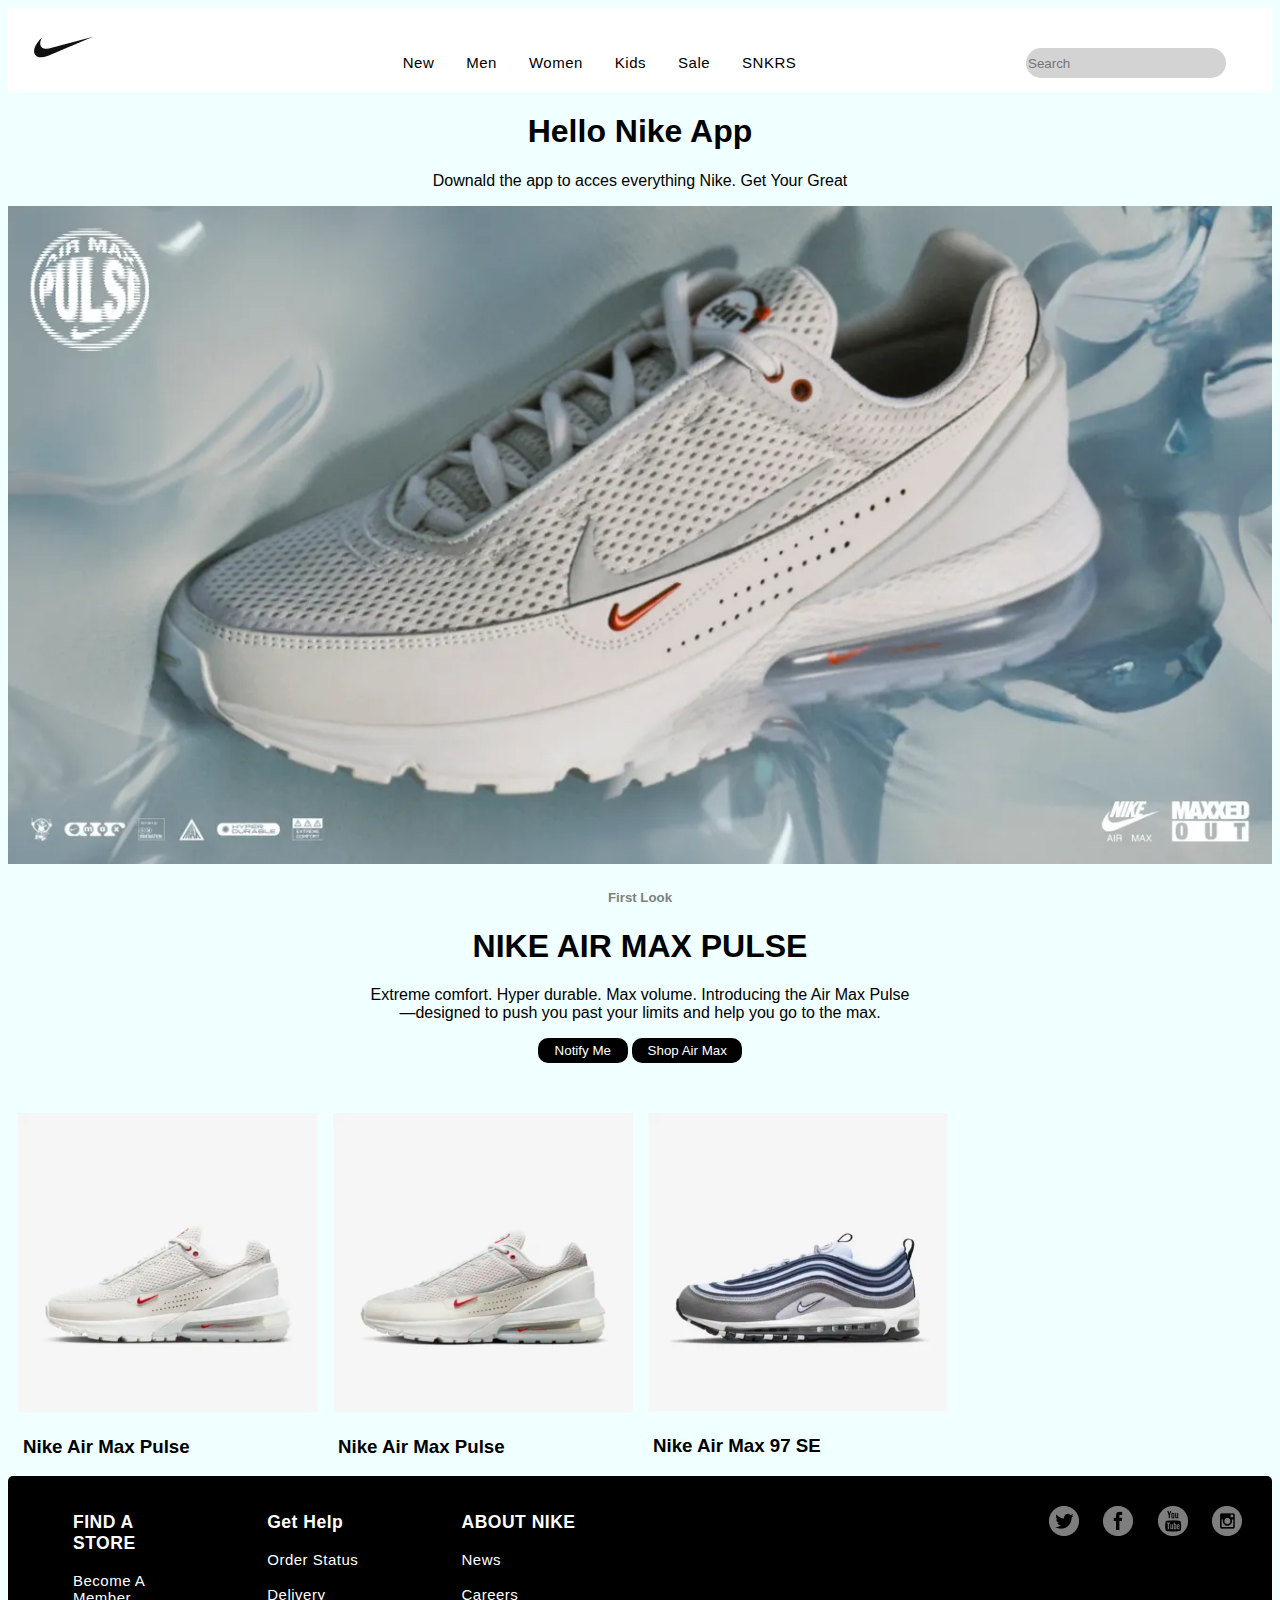
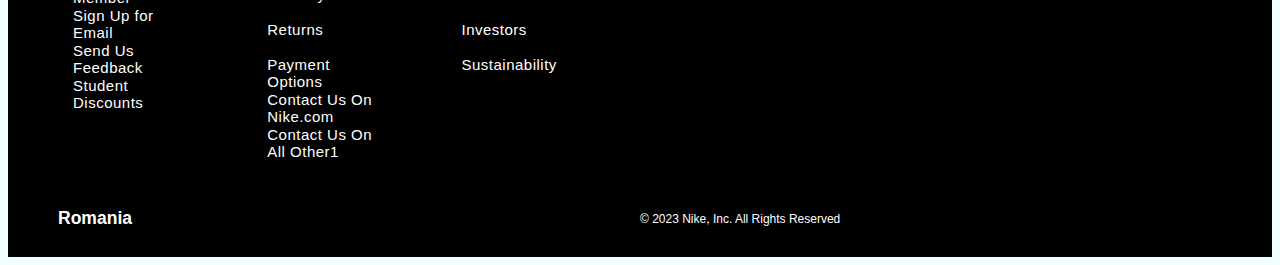
==== home/home.html @ bb0abf73 "added nike" ====
<!DOCTYPE html>
<html lang="en">
<head>
    <meta charset="UTF-8">
    <meta name="viewport" content="width=device-width, initial-scale=1.0">
    <title>Home Nike</title>
    <link rel="stylesheet" href="/login/nike-5-10-15/style.css">
</head>
<body>
    


    <nav class="main-nav">
      <div class="logo"><img src="/login/nike-5-10-15/img/Frame (1).png " alt="nike"></div>
      <ul id="navLinks" class="nav-links">
        <li><a href="#">New</a></li>
        <li><a href="#">Men</a></li>
        <li><a href="#">Women</a></li>
        <li><a href="#">Kids</a></li>
        <li><a href="#">Sale</a></li>
        <li><a href="#">SNKRS</a></li>

      </ul>

      <button id="navToggleBtn" class="nav-toggle">
        <div class="bar"></div>
        <div class="bar"></div>
        <div class="bar"></div>
      </button>
      <div class="cauta">
          <input type="search" class="search" placeholder="Search" />
        </div>
    </nav>
   <h1 style="text-align: center;">Hello Nike App</h1>
<p>Downald the app to acces everything Nike. Get Your Great</p>
<img src="/home/img/nikehome.png" alt="" class="imghome">
<h5>First Look</h5>
<h1 style="text-align: center;">NIKE AIR MAX PULSE</h1>
<p style="text-align: center;">Extreme comfort. Hyper durable. Max volume. Introducing the Air Max Pulse<br>
    —designed to push you past your limits and help you go to the max.</p>
<div class="buttonhome">
    <button class="notifi-me">Notify Me</button>
    <button class="Shop">Shop Air Max</button>
</div>

<div class="imgsir">
    <div class="nikke1">
  <img src="/home/img/nike1.png" alt="" class="nike1"><br><h3 class="textn1">Nike Air Max Pulse </h3>
</div>
   <div class="nikke2">
<img src="/home/img/nike2.png" alt="" class="nike1"><br><h3 class="textn1">Nike Air Max Pulse </h3>
</div>
<div class="nikke3">
    <img src="/home/img/nike3.png" alt="" class="nike1"><br><h3 class="textn1">Nike Air Max 97 SE</h3>

</div>

</div>













    <footer>
    
      <div class="footer">


        <div class="container-footer">
        <div class="inner-footer">
          <div class="footer-items">
            <div class="border1"></div>
            <ul>
              <h3>FIND A STORE</h3>
              <a href="#"><li>Become A Member</li></a>
              <a href="#"><li>Sign Up for Email</li></a>
              <a href="#"><li>Send Us Feedback</li></a>
              <a href="#"><li>Student Discounts</li></a>
            </ul>
          </div>
  
          <div class="footer-items">
            <div class="border1"></div>
            <ul>
              <h3>Get Help</h3>
              <a href="#"><li>Order Status</li></a>
              <a href="#"><li>Delivery</li></a>
              <a href="#"><li>Returns</li></a>
              <a href="#"><li>Payment Options</li></a>
              <a href="#"><li>Contact Us On Nike.com</li></a>
              <a href="#"><li>Contact Us On All Other1</li></a>
            </ul>
          </div>
  
          <div class="footer-items">
            <div class="border1"></div>
            <ul>
              <h3>ABOUT NIKE</h3>
              <a href="#"><li>News</li></a>
              <a href="#"><li>Careers</li></a>
              <a href="#"><li>Investors</li></a>
              <a href="#"><li>Sustainability</li></a>
            </ul>
  
        
          </div>
        </div>   
  <div class="imgsearch">
      <img src="/login/nike-5-10-15/img/Vector (1).png" alt="" class="impers">
      <img src="/login/nike-5-10-15/img/Vector (2).png" class="impers">
      <img src="/login/nike-5-10-15/img/Vector (3).png" alt="" class="impers">
      <img src="/login/nike-5-10-15/img/Vector (4).png" alt="" class="impers">
  </div>
  </div>
        <div class="footer-bottom">
          <div class="absolute">
            <h3 class="perene">Romania</h3>
          </div>
          <div class="copyright">© 2023 Nike, Inc. All Rights Reserved</div>
        </div>
   </div>
 

    <script src="script.js"></script>

  </body>
</html>
---- login/nike-5-10-15/style.css ----
.navigation{
    display: flex;
   justify-content: center;
   position: relative;
 }
 .nav-items{
    display: flex;
    justify-content: space-between;
    list-style: none;
    padding: 0;
     
 }
 .nav-link{
    color: black;
 }
 .navigation li {
   padding-left: 30px;
  }
  
   .navigation input{
    margin-right: 20px;
   }
   .search{
    border-radius: 30px;
    background-color: lightgray;
    outline: none;
    border: none;
    width: 200px;
    height: 30px;
    position: relative;
    right: 30px;
    top: 8px;
  
  }
  .cauta{
    position: relative;
  }
  

  p{
    text-align: center;
  }
  .login{
text-align: center;  
}
input{
    width: 300px;
    height: 30px;
    margin-top: 10px;

}
.box{
    width: 20px;
    height: 20px;
 }
 h5{
    text-align: center;
    color: gray;
 }
 .buton{
    display: flex;
    justify-content: center;
    align-items: center;
    
 }
 .btn-sing{
    width: 300px;
    height: 40px;
    background-color: rgb(57, 33, 33);
    color: white;
 }
 a{
    color: grey;
 }
 
 #join{
    color: black;
 }
 label{
    color: gray;
 }
 p{
    font-family: 'Trebuchet MS', 'Lucida Sans Unicode', 'Lucida Grande', 'Lucida Sans', Arial, sans-serif;
 }
 .inima{
right: 0;
position: absolute;
 }
 .img{
    position: absolute;
    left: 10px;
    top: 4px
 }
 .paragraf{
    text-align: center;
    padding: 30px;
    margin: 30px;
 }
 .input10{
     text-align: center;
      
 }
 .butonsubmit{
    justify-content: center;
    display: flex;
     
 }
 .buttnon1{
    width: 200px;
margin-top: 20px; 
border-radius: 20px;
background-color: lightgrey;
border: none;
color:  black;

}
.btnmember{
    justify-content: center;
    display: flex;
}
.btnmember1{
     background-color:black;
    color: white;
    border: none;
    margin-bottom: 50px;
}
 .input1{
    width: 200px;
 }
 .paragraf{
    text-align: center;
 }

select{
  width: 310px;
  height: 40px;
     
}
#semnatura{
      width: 20px;
    justify-content: space-around;

  }
 #sem1{
   margin-top: 0;
   padding-top: 0;

 }
 
.inputmember{
text-align: center;
 
 }
#country{
    top: 10px;
    margin-top: 10px;
    height: 30px;
    width: 300px;
    bottom: 0;
}
.footer {
    position: relative;
	width: 100%;
	background: #000000;
	display: block;
    margin-bottom: 0px;
    border-radius: 5px;
 }

 .inner-footer {
	 width: 100%;


	 display: flex;
	 flex-wrap: wrap;
	 box-sizing: border-box;
	 /* justify-content: center; */
 }

.footer-items {
	width: 20%;
	padding: 10px 20px;
	box-sizing: border-box;
	color: #fff;
}

.footer-items p {
	font-size: 16px;
	text-align: justify;
	line-height: 25px;
	color: #fff;
}

.footer-items h1 {
	color: #fff;
}

.border1 {
	height: 3px;
	border: 0px;
}

ul {
	list-style: none;
	color: #fff;
	font-size: 15px;
	letter-spacing: 0.5px;	
 }

ul a {
	text-decoration: none;
	outline: none;
	color: #fff;
	transition: 0.3s;
}


ul li {
	margin: 10px 0;
	height: 25px;
}

li i {
	margin-right: 20px;
} 

.social-media {
	width: 100%;
	color: #fff;
	text-align: center;
	font-size: 20px;
}

.social-media a {
	text-decoration: none;
}

.social-media i {
	height: 25px;
	width: 25px;
	margin: 20px 10px;
	padding: 4px;
	color: #fff;
	transition: 0.5s;
}

.social-media i:hover {
	transform: scale(1.5);
}

.footer-bottom {
   
	padding: 10px;
	background: #000000;
	color: #fff;
	font-size: 12px;

	display: flex;
  align-items: center;
}


.absolute{
      font-size: 15px;
  flex: 1;
  padding: 0px;
}

.perene::before{
    	content: url(Vector.png);
      font-size: 15px;
  flex: 1;
  padding: 20px;
}
.copyright{
    flex: 1;
}



.container-footer{
	
	display: flex;
}



.inner-footer{
	flex: 1;
	padding: 5px;
}
.imgsearch{
	text-align: right;
	flex: 1;
	padding: 20px;
}
.impers{
	margin:10px;
	width: 30px;
	height: 30px;
}
@media screen and (max-width: 1275px) {
	.footer-items {
		width: 50%;
	}
}

/* for mobile screen view */

@media screen and (max-width: 660px) {
	.footer-items {
		width: 100%;
	}
}
/* nav nou */
 
 
 body {
   font-family: sans-serif;
 }
 
 .main-nav {
   color: #fff;
   background-color:white;
   display: flex;
   justify-content: space-between;
   align-items: center;
   padding: 0 16px;
 }
 
 .logo {
   font-size: 18px;
   font-weight: bold;
   color: black;
 }
 
 .nav-links {
   list-style: none;
   display: flex;
   flex-direction: row;
   
  }
 
 .nav-links li a {
   text-decoration: none;
   color: black;
   display: inline-block;
   padding: 16px;
 }
 
 /* .nav-links li a:hover {
   color: #0183e9;
   background-color: #fff;
   transition: background-color 0.5s ease;
 } */
 
 .nav-toggle {
   display: none;
 }
 
 @media (max-width: 576px) {
   .main-nav {
     height: 50px;
   }
 
   .nav-toggle {
     display: block;
     border: none;
     background-color: transparent;
     cursor: pointer;
    }
 
   .bar {
     width: 30px;
     height: 3px;
     margin: 5px;
     background-color:black;
   }
 
   .nav-links {
     flex-direction: column;
     background-color: white;
     position: absolute;
     top: 50px;
     left: 0;
     width: 100%;
     display: none;
   }
 
   .nav-links li a {
     width: 100%;
   }
 
   .active {
     display: flex;
   }
   .search{
        display: none;
        
   }
 }
 /* footer */

 body{
  background-color: azure;
  font-family:'Segoe UI', Tahoma, Geneva, Verdana, sans-serif
}
/* *{
  
} */

/* FOOTER */



.footer {
  position: relative;
width: 100%;
background: #000000;
display: block;
  margin-bottom: 0px;
  border-radius: 5px;
}

.inner-footer {
 width: 100%;


 display: flex;
 flex-wrap: wrap;
 box-sizing: border-box;
 /* justify-content: center; */
}

.footer-items {
width: 20%;
padding: 10px 20px;
box-sizing: border-box;
color: #fff;
}

.footer-items p {
font-size: 16px;
text-align: justify;
line-height: 25px;
color: #fff;
}

.footer-items h1 {
color: #fff;
}

.border1 {
height: 3px;
border: 0px;
}

ul {
list-style: none;
color: #fff;
font-size: 15px;
letter-spacing: 0.5px;	
}

ul a {
text-decoration: none;
outline: none;
color: #fff;
transition: 0.3s;
}


ul li {
margin: 10px 0;
height: 25px;
}

li i {
margin-right: 20px;
}

.social-media {
width: 100%;
color: #fff;
text-align: center;
font-size: 20px;
}

.social-media a {
text-decoration: none;
}

.social-media i {
height: 25px;
width: 25px;
margin: 20px 10px;
padding: 4px;
color: #fff;
transition: 0.5s;
}

.social-media i:hover {
transform: scale(1.5);
}

.footer-bottom {
 
padding: 10px;
background: #000000;
color: #fff;
font-size: 12px;

display: flex;
align-items: center;
}


.absolute{
    font-size: 15px;
flex: 1;
padding: 0px;
}

.perene::before{
    content: url(Vector.png);
    font-size: 15px;
flex: 1;
padding: 20px;
}
.copyright{
  flex: 1;
}



.container-footer{

display: flex;
}



.inner-footer{
flex: 4;
padding: 5px;
}
.imgsearch{
text-align: right;
flex: 1;
padding: 20px;
}
.impers{
margin:10px;
width: 30px;
height: 30px;
}




/* for tablet mode view */

@media screen and (max-width: 1275px) {
.footer-items {
  width: 50%;
}
}

/* for mobile screen view */

@media screen and (max-width: 660px) {
.footer-items {
  width: 100%;
}
}
.imghome{
  width: 100%;

}
.buttonhome{
 
  text-align: center;
}
.notifi-me{
  background-color: black;
  color: white;
  border-radius: 10px;
  border: none;
  height: 25px;
  width: 90px;
}
.Shop{
  background-color: black;
  color: white;
  border-radius: 10px;
  border: none;
  width: 110px;
  height: 25px;
}
.imgsir{
  margin-top: 50px;
  display: flex;
  flex-direction: row;

}
.nike1{
  width: 300px;
margin-left: 10px;
}

.textn1{
  width: 300px;
  margin-left: 15px;
}
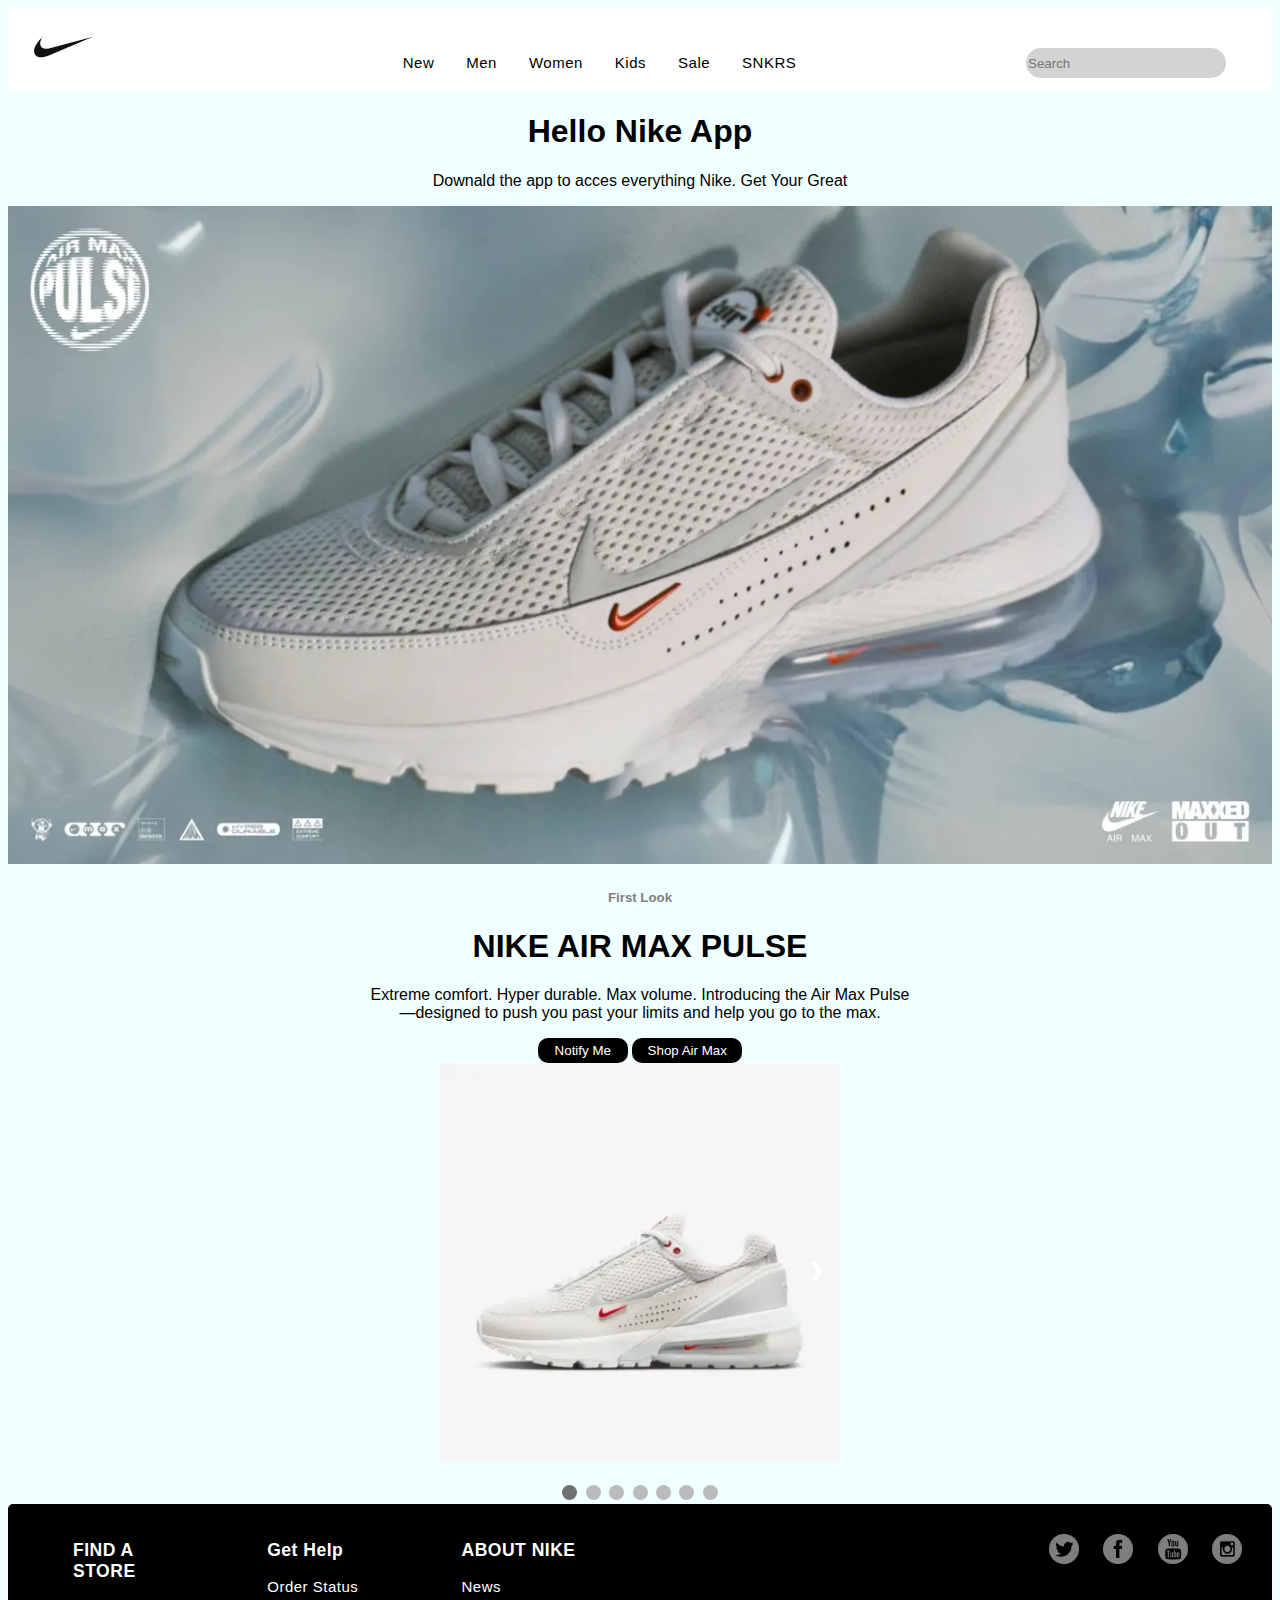
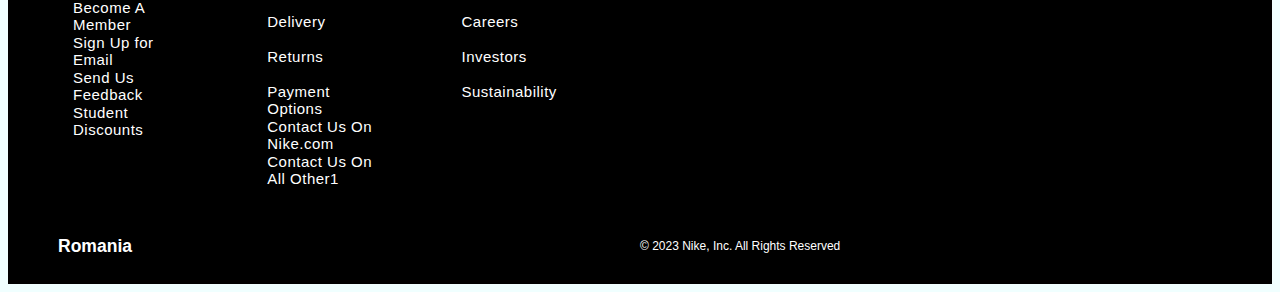
==== commit 7dd4df60: "added slide shoes" ====
--- a/home/home.html
+++ b/home/home.html
@@ -43,17 +43,64 @@
     <button class="Shop">Shop Air Max</button>
 </div>
 
-<div class="imgsir">
-    <div class="nikke1">
-  <img src="/home/img/nike1.png" alt="" class="nike1"><br><h3 class="textn1">Nike Air Max Pulse </h3>
-</div>
-   <div class="nikke2">
-<img src="/home/img/nike2.png" alt="" class="nike1"><br><h3 class="textn1">Nike Air Max Pulse </h3>
-</div>
-<div class="nikke3">
-    <img src="/home/img/nike3.png" alt="" class="nike1"><br><h3 class="textn1">Nike Air Max 97 SE</h3>
 
-</div>
+       <!-- Slideshow container -->
+       <div class="slideshow-container">
+        <!-- Full-width images with number and caption text -->
+        <div class="mySlides fade">
+          <div class="numbertext">1 / 7</div>
+          <img src="/home/img/nike1.png" style="width: 100%"  />
+        
+        </div>
+
+        <div class="mySlides fade">
+          <div class="numbertext">2 / 7</div>
+          <img src="/home/img/nike2.png" style="width: 100%" />
+        </div>
+
+        <div class="mySlides fade">
+          <div class="numbertext">3 / 7</div>
+          <img src="/home/img/nike1.png" style="width: 100%" />
+         
+        </div>
+
+
+        <div class="mySlides fade">
+          <div class="numbertext">4 / 7</div>
+          <img src="/home/img/nike3.png" style="width: 100%" />
+        </div>
+
+        <div class="mySlides fade">
+          <div class="numbertext">5 / 7</div>
+          <img src="/home/img/nike1.png" style="width: 100%" />
+        </div>
+
+        <div class="mySlides fade">
+          <div class="numbertext">6 / 7</div>
+          <img src="/home/img/nike2.png"style="width: 100%" />
+        </div>
+
+        <div class="mySlides fade">
+          <div class="numbertext">7 / 7</div>
+          <img src="/home/img/nike3.png"style="width: 100%" />
+        </div>
+        <a class="next" onclick="plusSlides(1)">&#10095;</a>
+    </div>
+    <br />
+
+    <!-- The dots/circles -->
+    <div style="text-align: center">
+      <span class="dot" onclick="currentSlide(1)"></span>
+      <span class="dot" onclick="currentSlide(2)"></span>
+      <span class="dot" onclick="currentSlide(3)"></span>
+      <span class="dot" onclick="currentSlide(4)"></span>
+      <span class="dot" onclick="currentSlide(5)"></span>
+      <span class="dot" onclick="currentSlide(6)"></span>
+      <span class="dot" onclick="currentSlide(7)"></span>
+
+    </div>
+        <script src="java.js"></script>
+
 
 </div>
 
--- a/login/nike-5-10-15/style.css
+++ b/login/nike-5-10-15/style.css
@@ -611,4 +611,76 @@
 .textn1{
   width: 300px;
   margin-left: 15px;
-}+}
+/* sir img */
+.mySlides {
+  display: none;
+  }
+  .fade {
+      animation-name: fade;
+      animation-duration: 1.5s;
+    }
+    
+    @keyframes fade {
+      from {opacity: .4}
+      to {opacity: 1}
+    }
+    .slideshow-container {
+      max-width: 400px;
+      position: relative;
+      margin: auto; 
+    }
+    
+.prev, .next {
+  cursor: pointer;
+  position: absolute;
+  top: 50%;
+  width: auto;
+  margin-top: -22px;
+  padding: 16px;
+  color: white;
+  font-weight: bold;
+  font-size: 18px;
+  transition: 0.6s ease;
+  border-radius: 0 3px 3px 0;
+  user-select: none;
+}
+
+.next {
+  right: 0;
+  border-radius: 3px 0 0 3px;
+}
+
+.prev:hover, .next:hover {
+  background-color: rgba(0,0,0,0.8);
+}
+
+.numbertext {
+  color: #f2f2f2;
+  font-size: 12px;
+  padding: 8px 12px;
+  position: absolute;
+  top: 0;
+}
+
+.dot {
+  cursor: pointer;
+  height: 15px;
+  width: 15px;
+  margin: 0 2px;
+  background-color: #bbb;
+  border-radius: 50%;
+  display: inline-block;
+  transition: background-color 0.6s ease;
+}
+
+.active, .dot:hover {
+  background-color: #717171;
+  
+}
+
+.fade {
+  animation-name: fade;
+  animation-duration: 1.5s;
+}
+/* gata */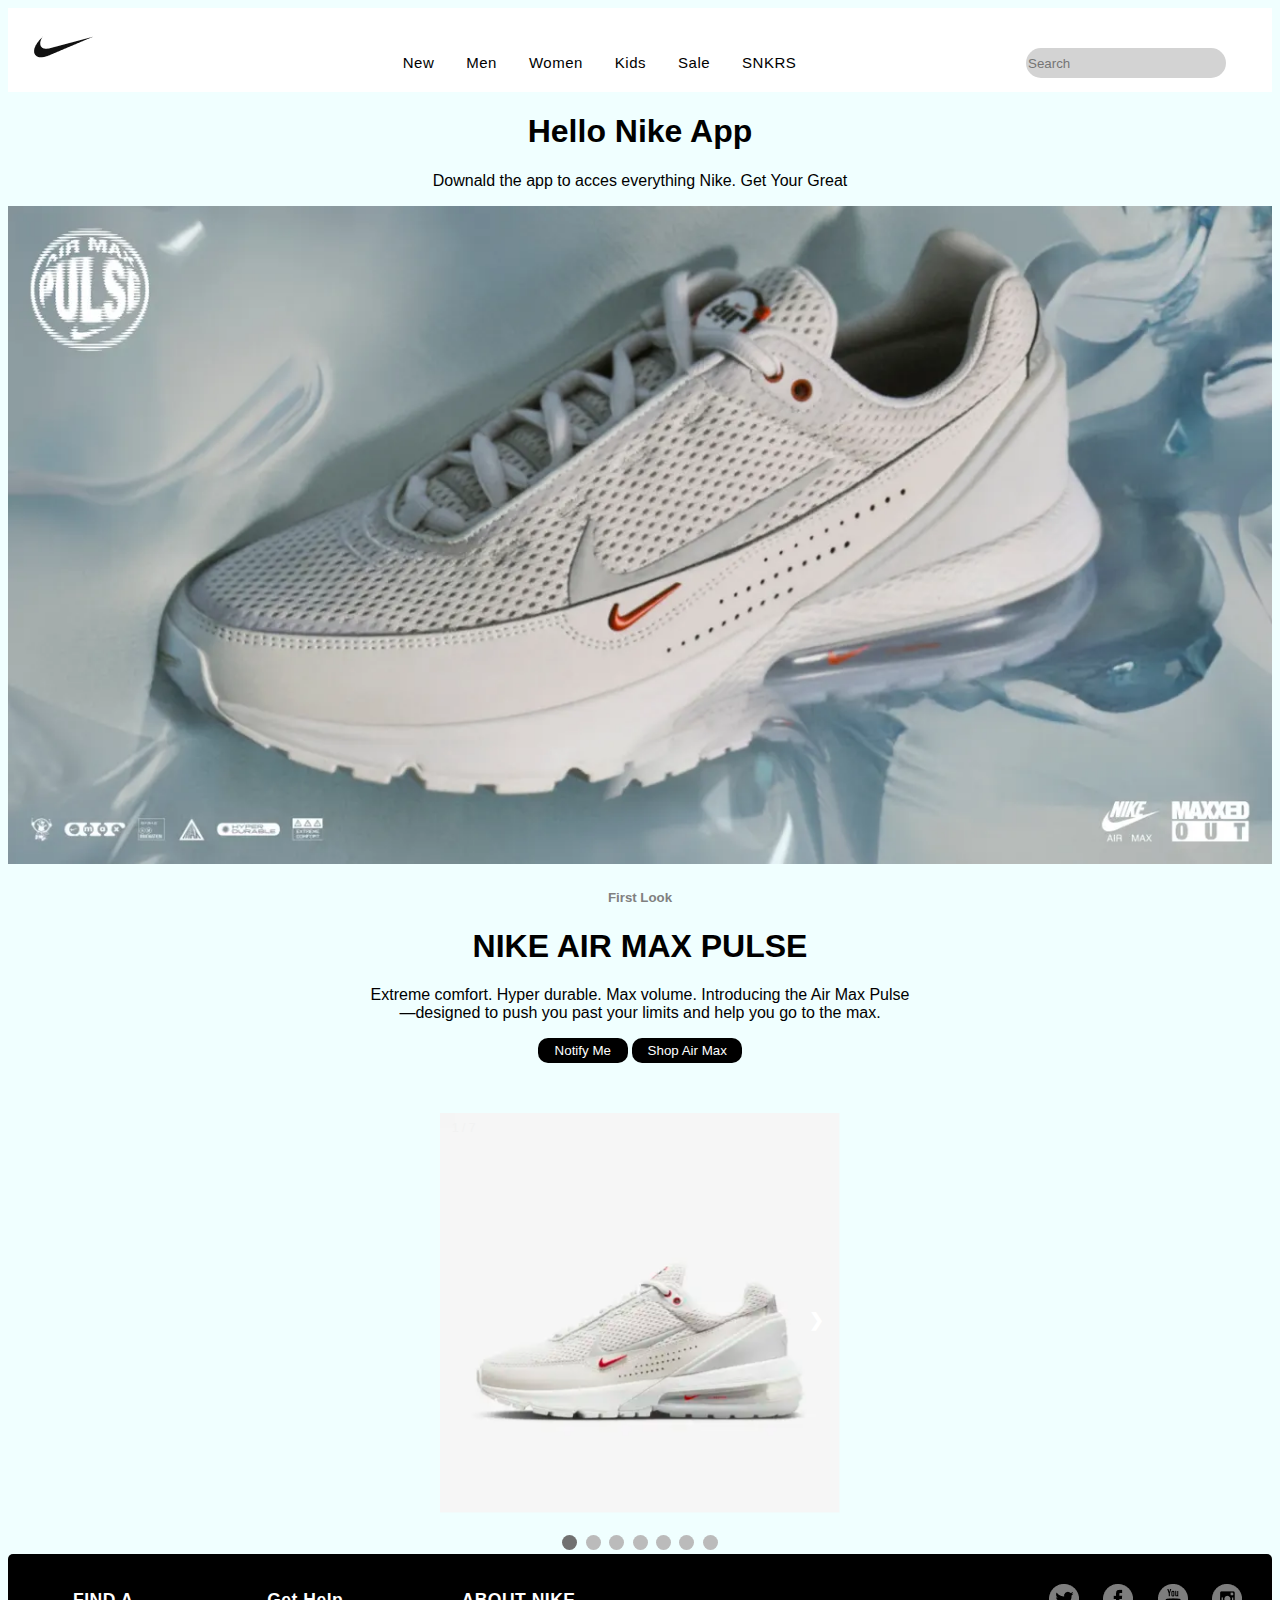
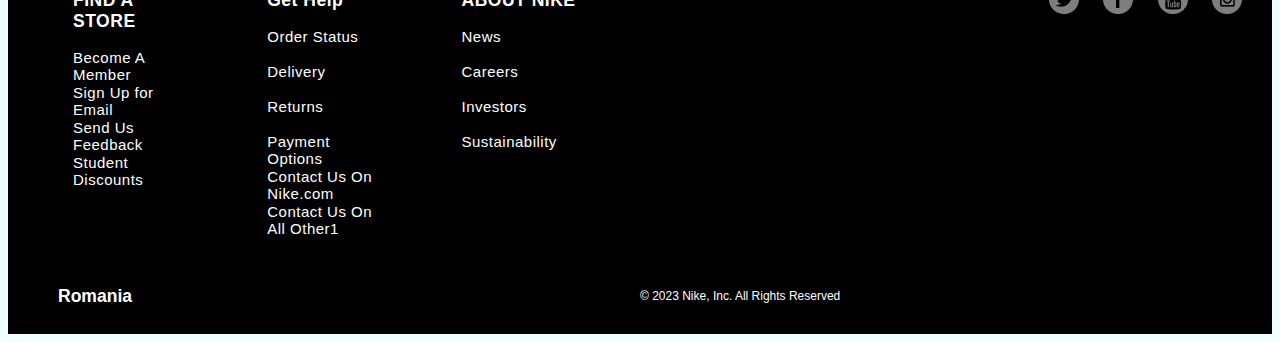
==== commit 278238da: "added edit" ====
--- a/home/home.html
+++ b/home/home.html
@@ -99,8 +99,7 @@
       <span class="dot" onclick="currentSlide(7)"></span>
 
     </div>
-        <script src="java.js"></script>
-
+       
 
 </div>
 
@@ -176,7 +175,7 @@
    </div>
  
 
-    <script src="script.js"></script>
-
+    
+    <script src="java.js"></script>
   </body>
 </html>
--- a/login/nike-5-10-15/style.css
+++ b/login/nike-5-10-15/style.css
@@ -580,6 +580,7 @@
 .buttonhome{
  
   text-align: center;
+  margin-bottom: 50px
 }
 .notifi-me{
   background-color: black;
@@ -626,6 +627,7 @@
       to {opacity: 1}
     }
     .slideshow-container {
+      
       max-width: 400px;
       position: relative;
       margin: auto; 
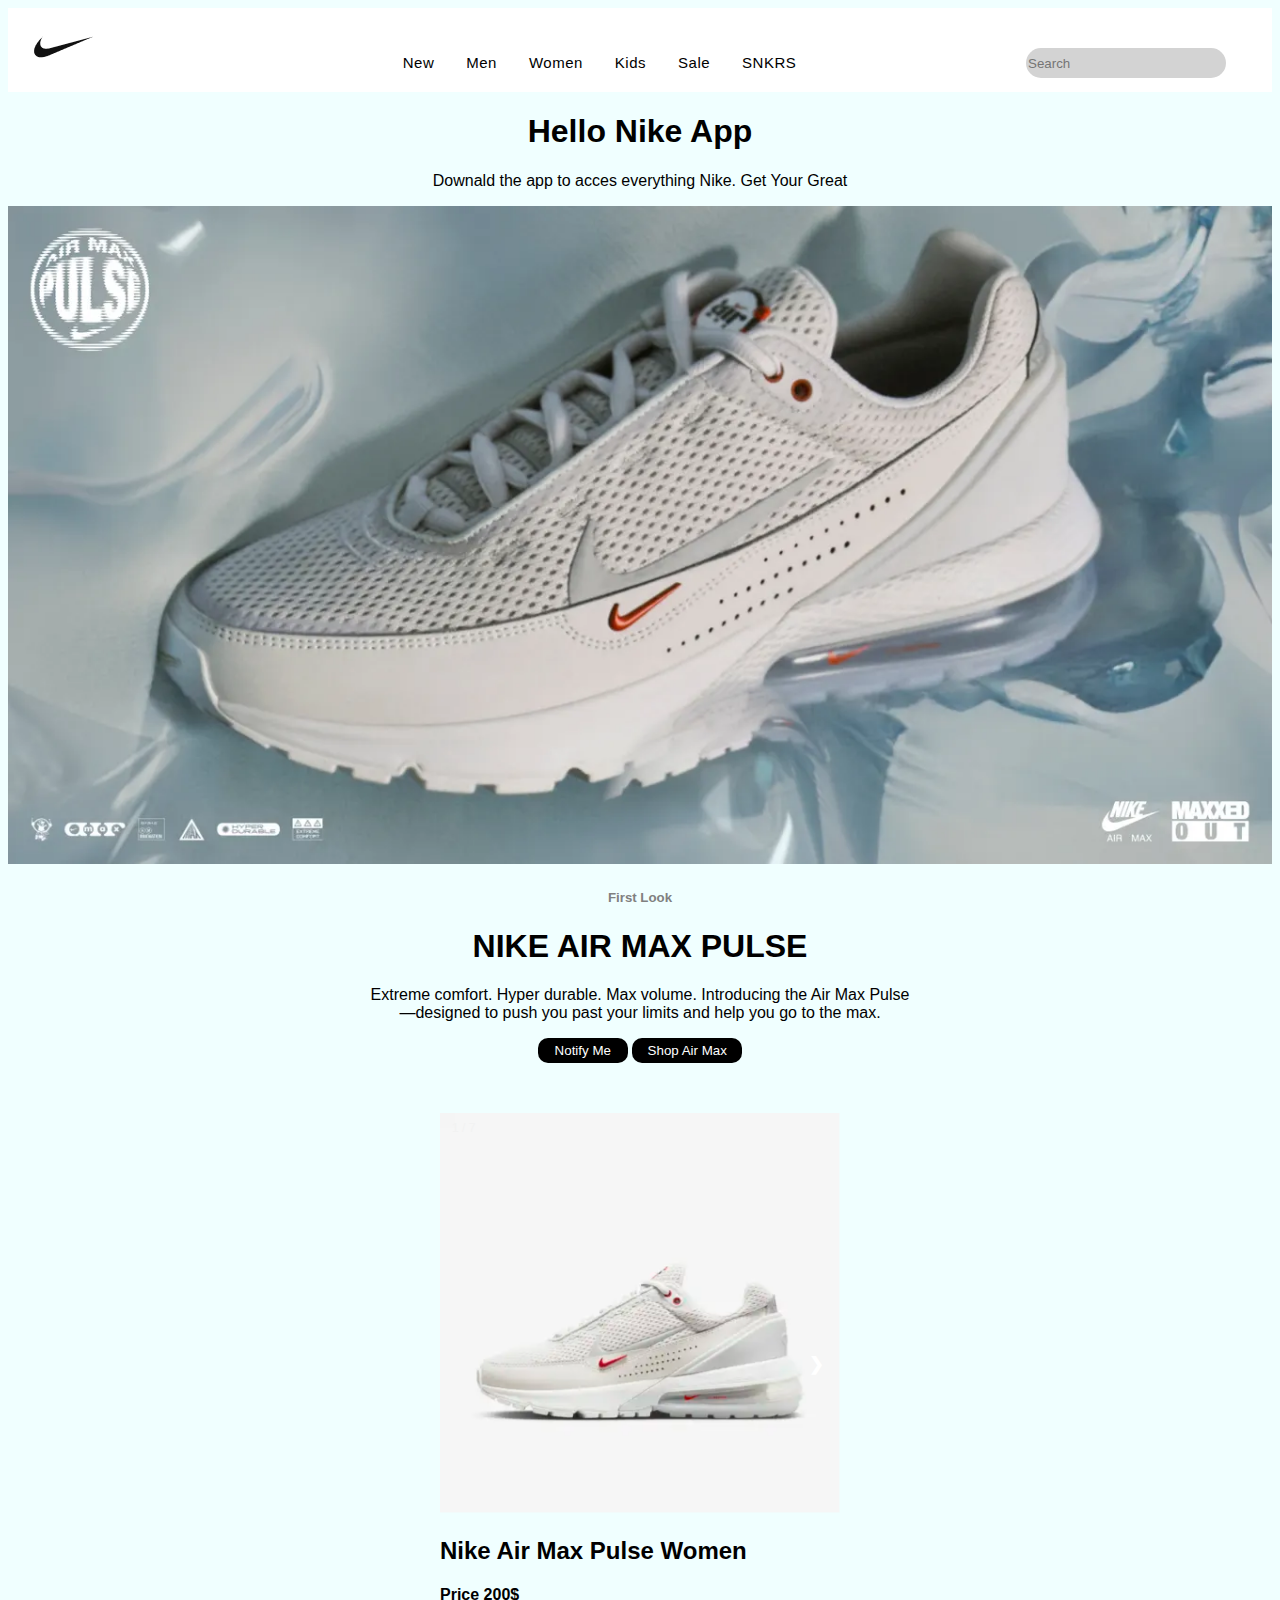
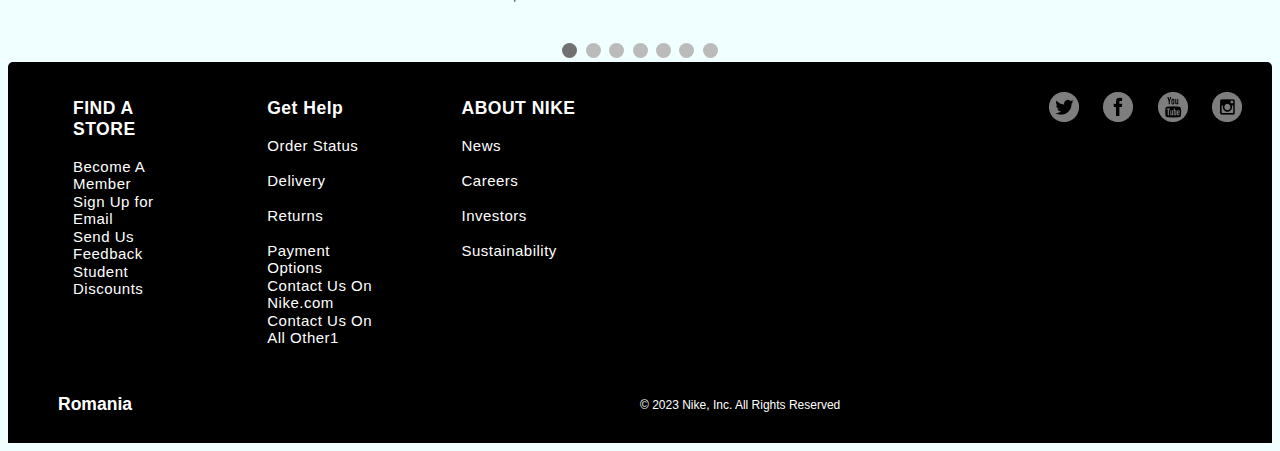
==== commit 76b16943: "added price" ====
--- a/home/home.html
+++ b/home/home.html
@@ -50,39 +50,45 @@
         <div class="mySlides fade">
           <div class="numbertext">1 / 7</div>
           <img src="/home/img/nike1.png" style="width: 100%"  />
+          <h2>Nike Air Max Pulse Women<br> <h4>Price 200$ </h4></h2>
         
         </div>
 
         <div class="mySlides fade">
           <div class="numbertext">2 / 7</div>
           <img src="/home/img/nike2.png" style="width: 100%" />
+          <h2>Nike Air Max Pulse Men <br> <h4>Price 200$ </h4></h2>
         </div>
 
         <div class="mySlides fade">
           <div class="numbertext">3 / 7</div>
           <img src="/home/img/nike1.png" style="width: 100%" />
-         
+          <h2>Nike Air max 97 SE <br> <h4>Price 375$ </h4></h2>
         </div>
 
 
         <div class="mySlides fade">
           <div class="numbertext">4 / 7</div>
           <img src="/home/img/nike3.png" style="width: 100%" />
+          <h2>Nike main <br> <h4>Price 235$ </h4></h2>
         </div>
 
         <div class="mySlides fade">
           <div class="numbertext">5 / 7</div>
           <img src="/home/img/nike1.png" style="width: 100%" />
+          <h2>Nike main <br> <h4>Price 560$ </h4></h2>
         </div>
 
         <div class="mySlides fade">
           <div class="numbertext">6 / 7</div>
           <img src="/home/img/nike2.png"style="width: 100%" />
+          <h2>Nike main <br> <h4>Price 550$ </h4></h2>
         </div>
 
         <div class="mySlides fade">
           <div class="numbertext">7 / 7</div>
           <img src="/home/img/nike3.png"style="width: 100%" />
+          <h2>Nike main <br> <h4>Price 175$ </h4></h2>
         </div>
         <a class="next" onclick="plusSlides(1)">&#10095;</a>
     </div>
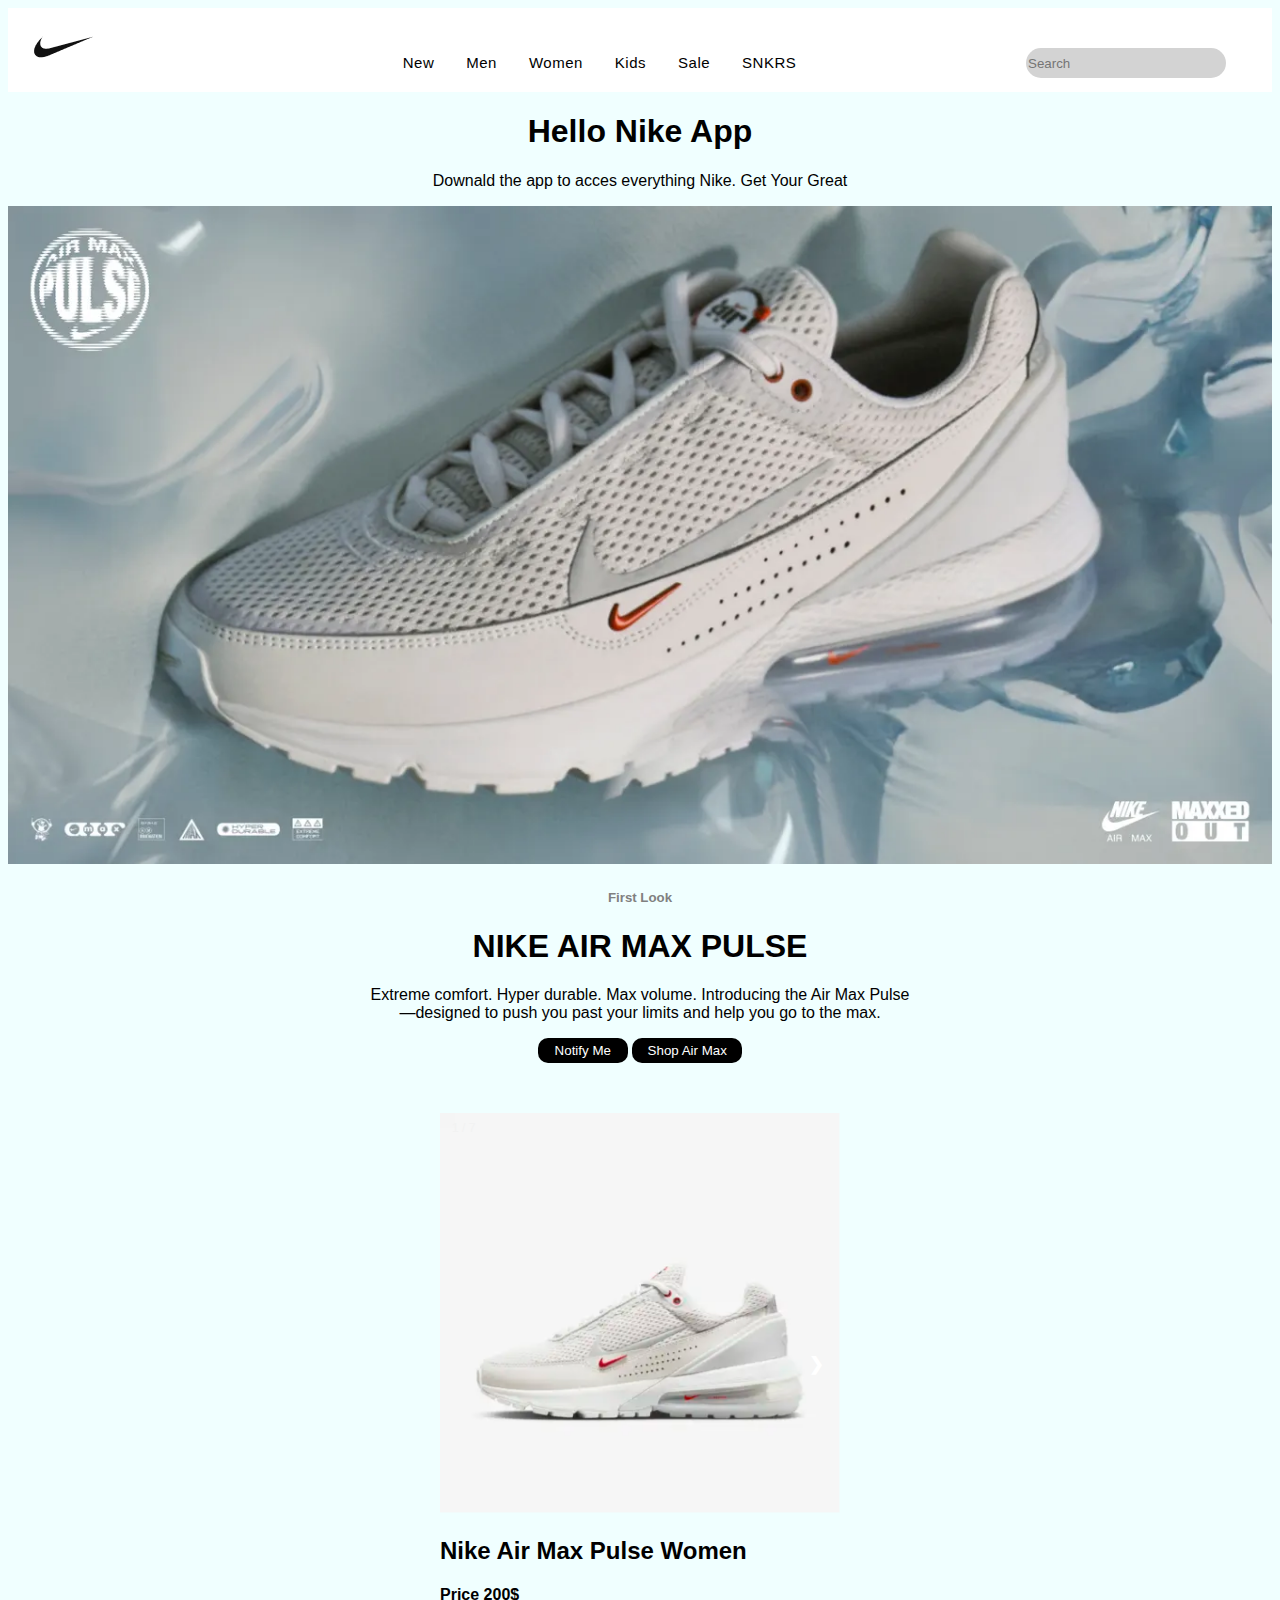
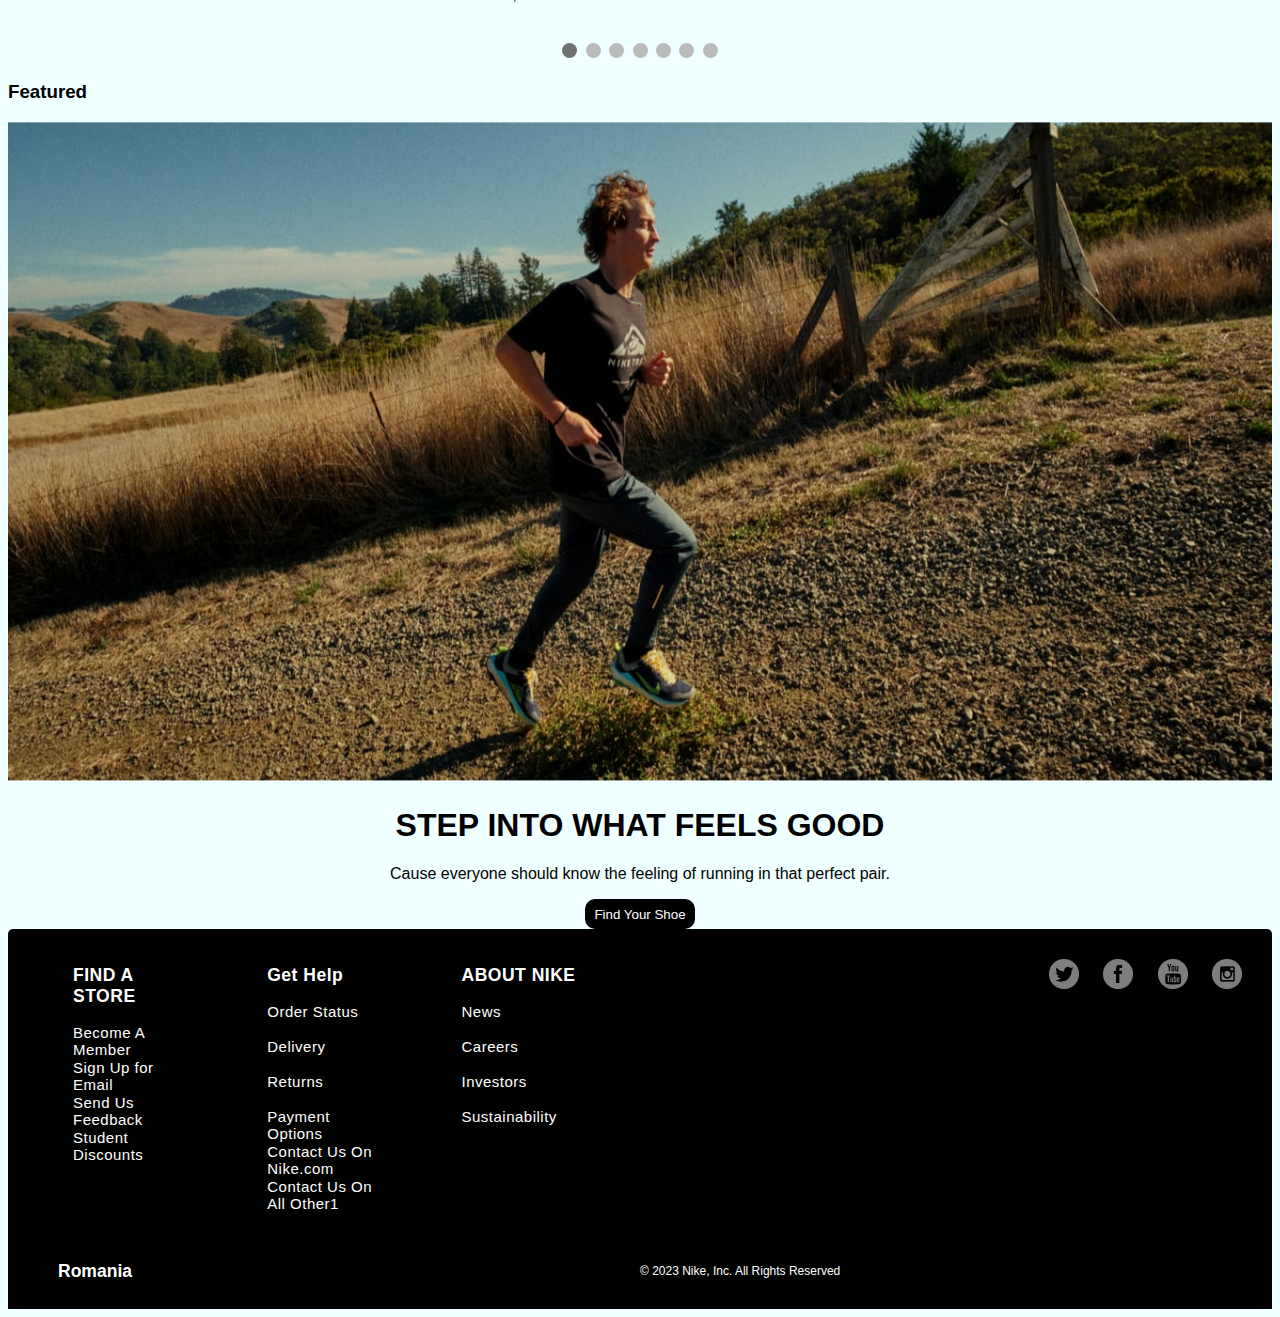
==== commit 33fde51b: "new photo" ====
--- a/home/home.html
+++ b/home/home.html
@@ -109,6 +109,30 @@
 
 </div>
 
+<h3>Featured</h3>
+<img src="/home/img/run-man.png" alt="" class="img-run">
+<h1 style="text-align: center;">STEP INTO WHAT FEELS GOOD</h1>
+<p>Cause everyone should know the feeling of running in that perfect pair.</p>
+<div class="btn-shoe">
+<button class="Shoe-btn">Find Your Shoe</button>
+</div>
+
+
+
+
+
+
+
+
+
+
+
+
+
+
+
+
+
 
 
 
--- a/login/nike-5-10-15/style.css
+++ b/login/nike-5-10-15/style.css
@@ -685,4 +685,21 @@
   animation-name: fade;
   animation-duration: 1.5s;
 }
-/* gata */+/* gata */
+.img-run{
+  width: 100%;
+
+}
+.Shoe-btn{
+  background-color: black;
+  color: white;
+  border-radius: 10px;
+  border: none;
+  width: 110px;
+  height: 30px;
+
+  text-align: center;
+}
+.btn-shoe{
+  text-align: center;
+}
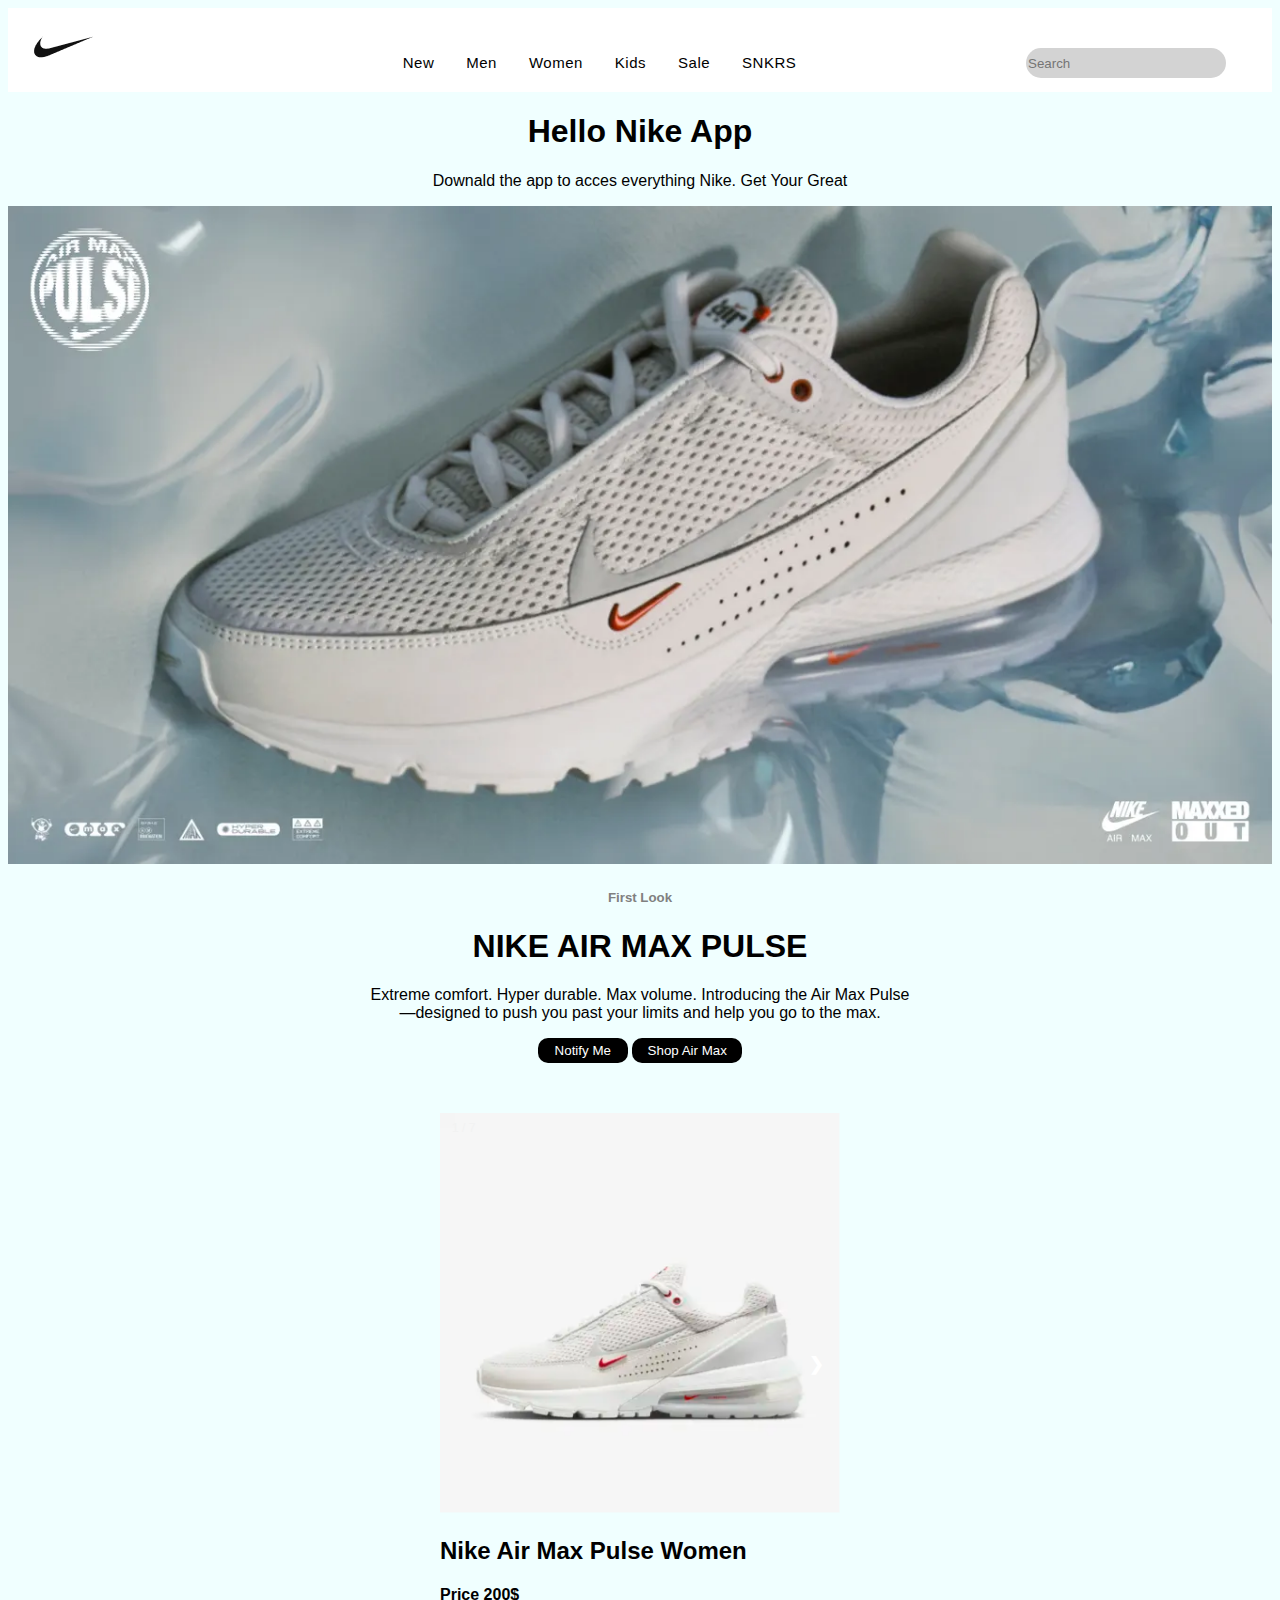
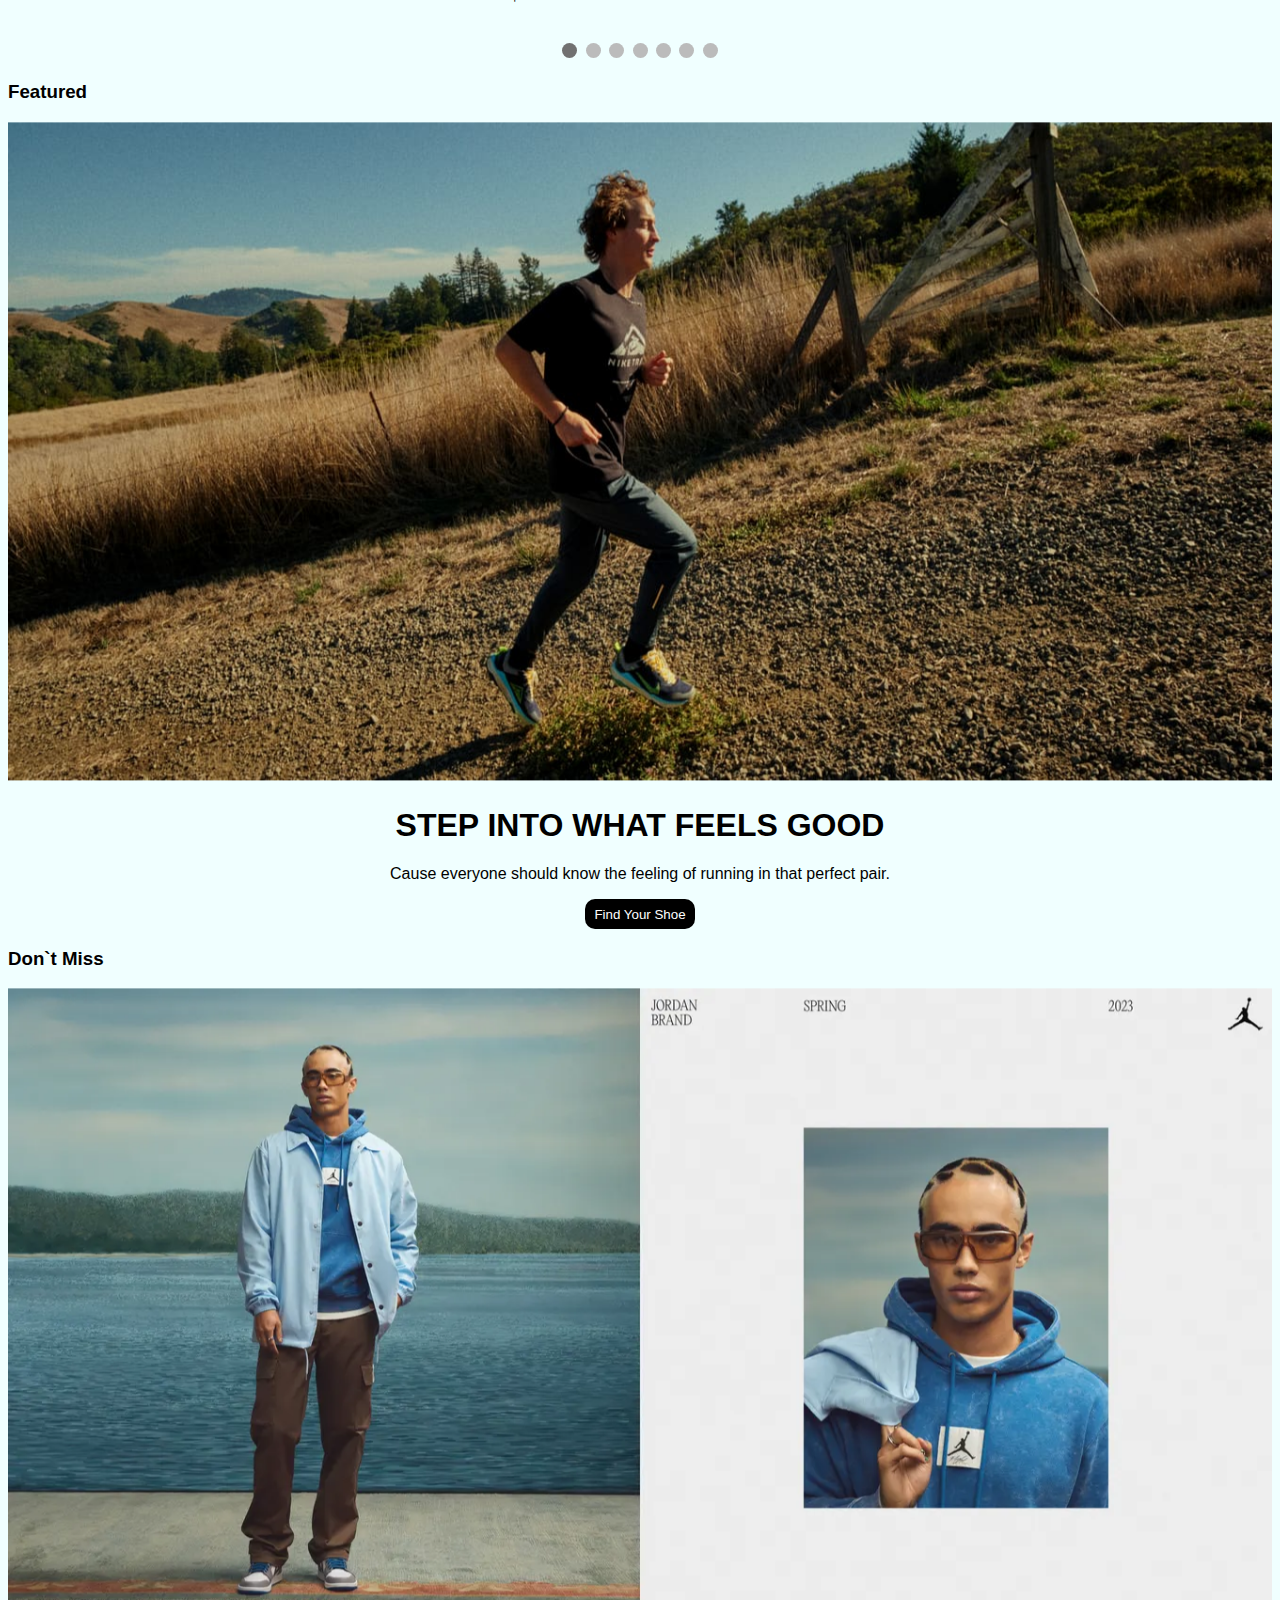
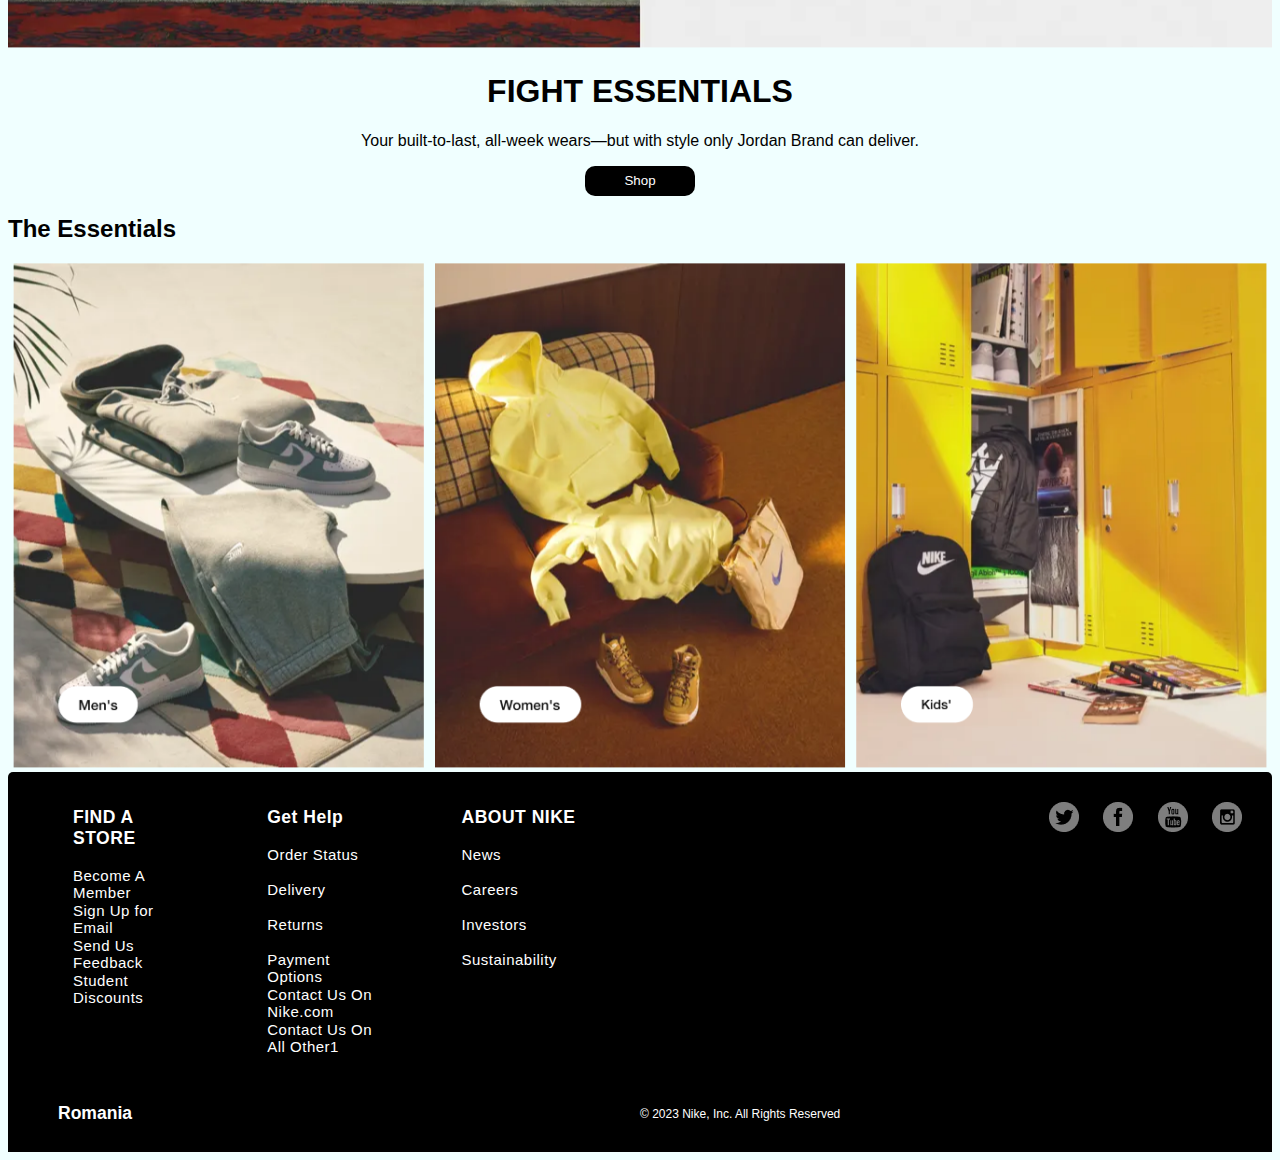
==== commit ce458a37: "added new section" ====
--- a/home/home.html
+++ b/home/home.html
@@ -117,7 +117,17 @@
 <button class="Shoe-btn">Find Your Shoe</button>
 </div>
 
-
+<h3>Don`t Miss</h3>
+
+ <img src="/home/img/present men.png" alt="" style="width: 100%;">
+ <h1 style="text-align: center;">FIGHT ESSENTIALS</h1>
+ <p>Your built-to-last, all-week wears—but with style only Jordan Brand can deliver.</p>
+ <div class="btn-shop">
+    <button class="shop">Shop</button>
+ </div>
+
+ <h2>The Essentials</h2>
+ <img src="/home/img/present shoe.png" alt="" style="width: 100%;">
 
 
 
--- a/login/nike-5-10-15/style.css
+++ b/login/nike-5-10-15/style.css
@@ -697,9 +697,20 @@
   border: none;
   width: 110px;
   height: 30px;
-
   text-align: center;
 }
 .btn-shoe{
   text-align: center;
 }
+.btn-shop{
+  text-align: center;
+}
+.shop{
+  background-color: black;
+  color: white;
+  border-radius: 10px;
+  border: none;
+  width: 110px;
+  height: 30px;
+  text-align: center;
+}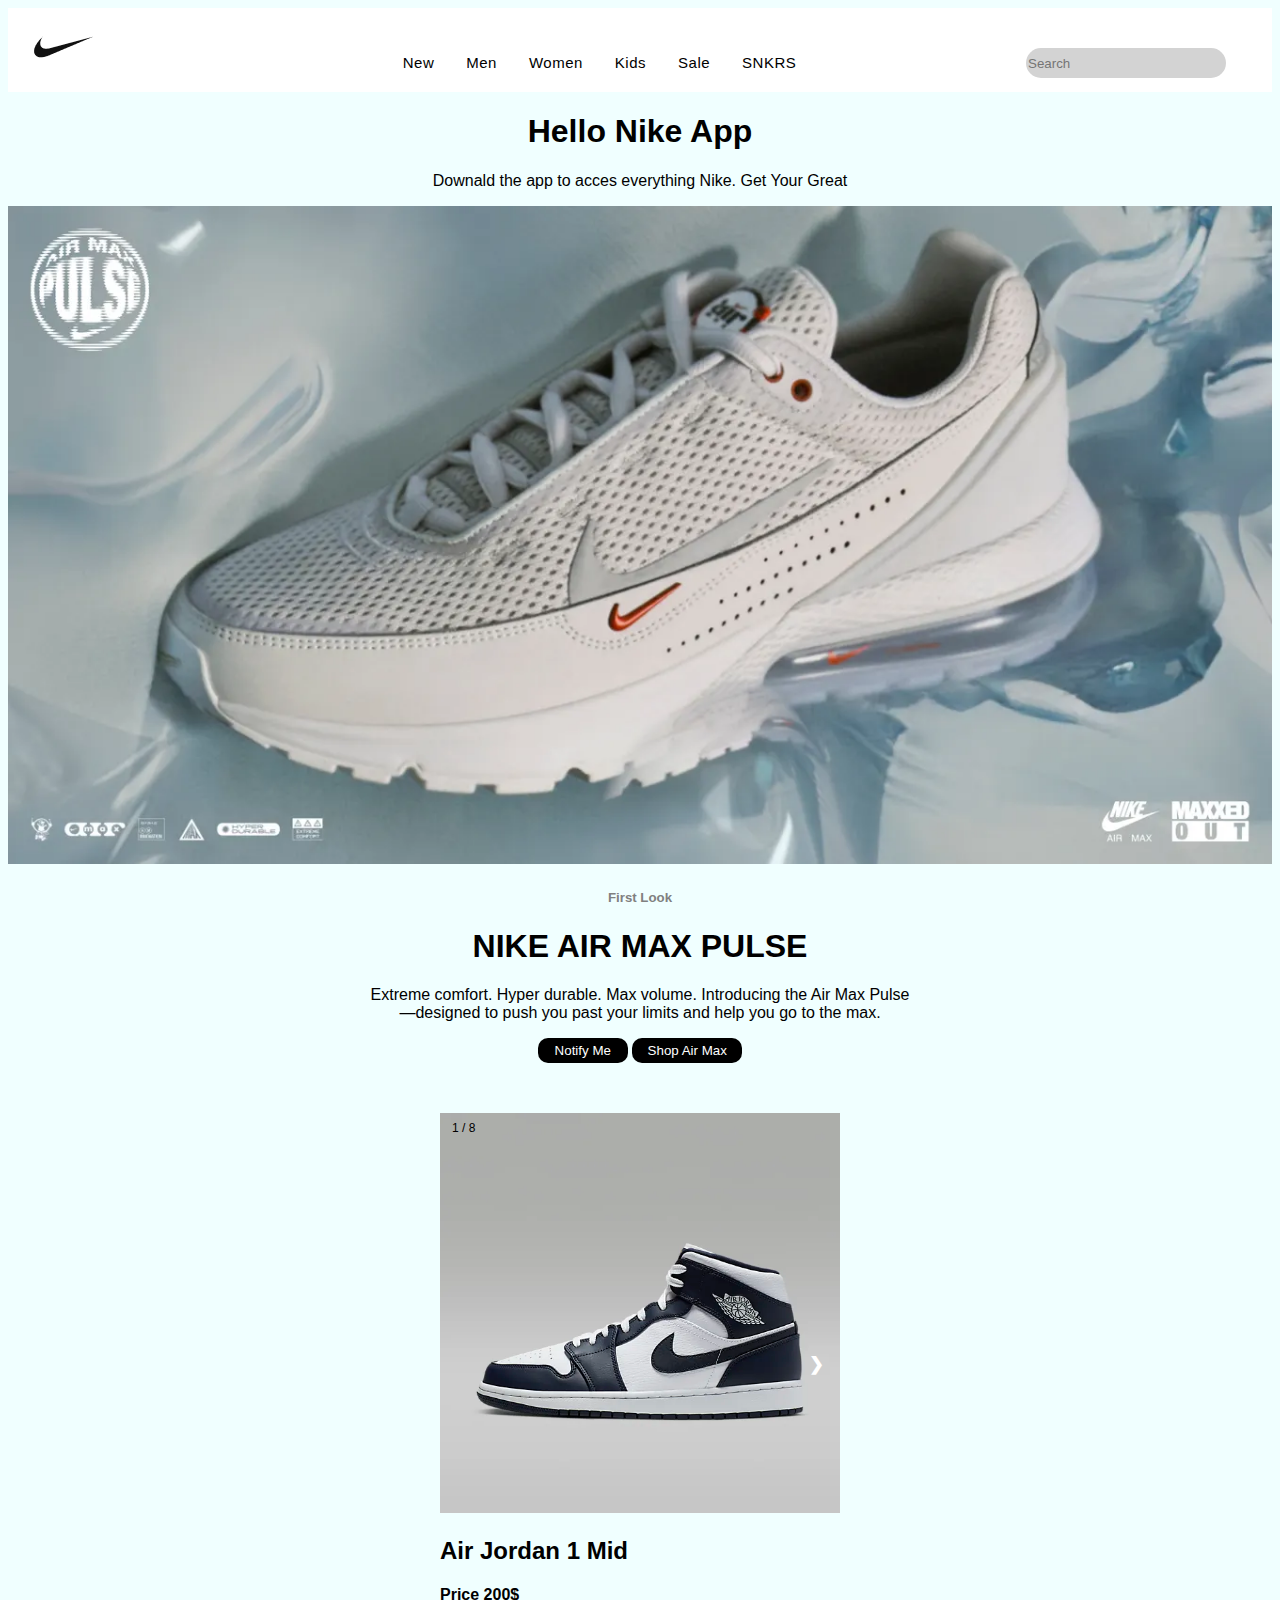
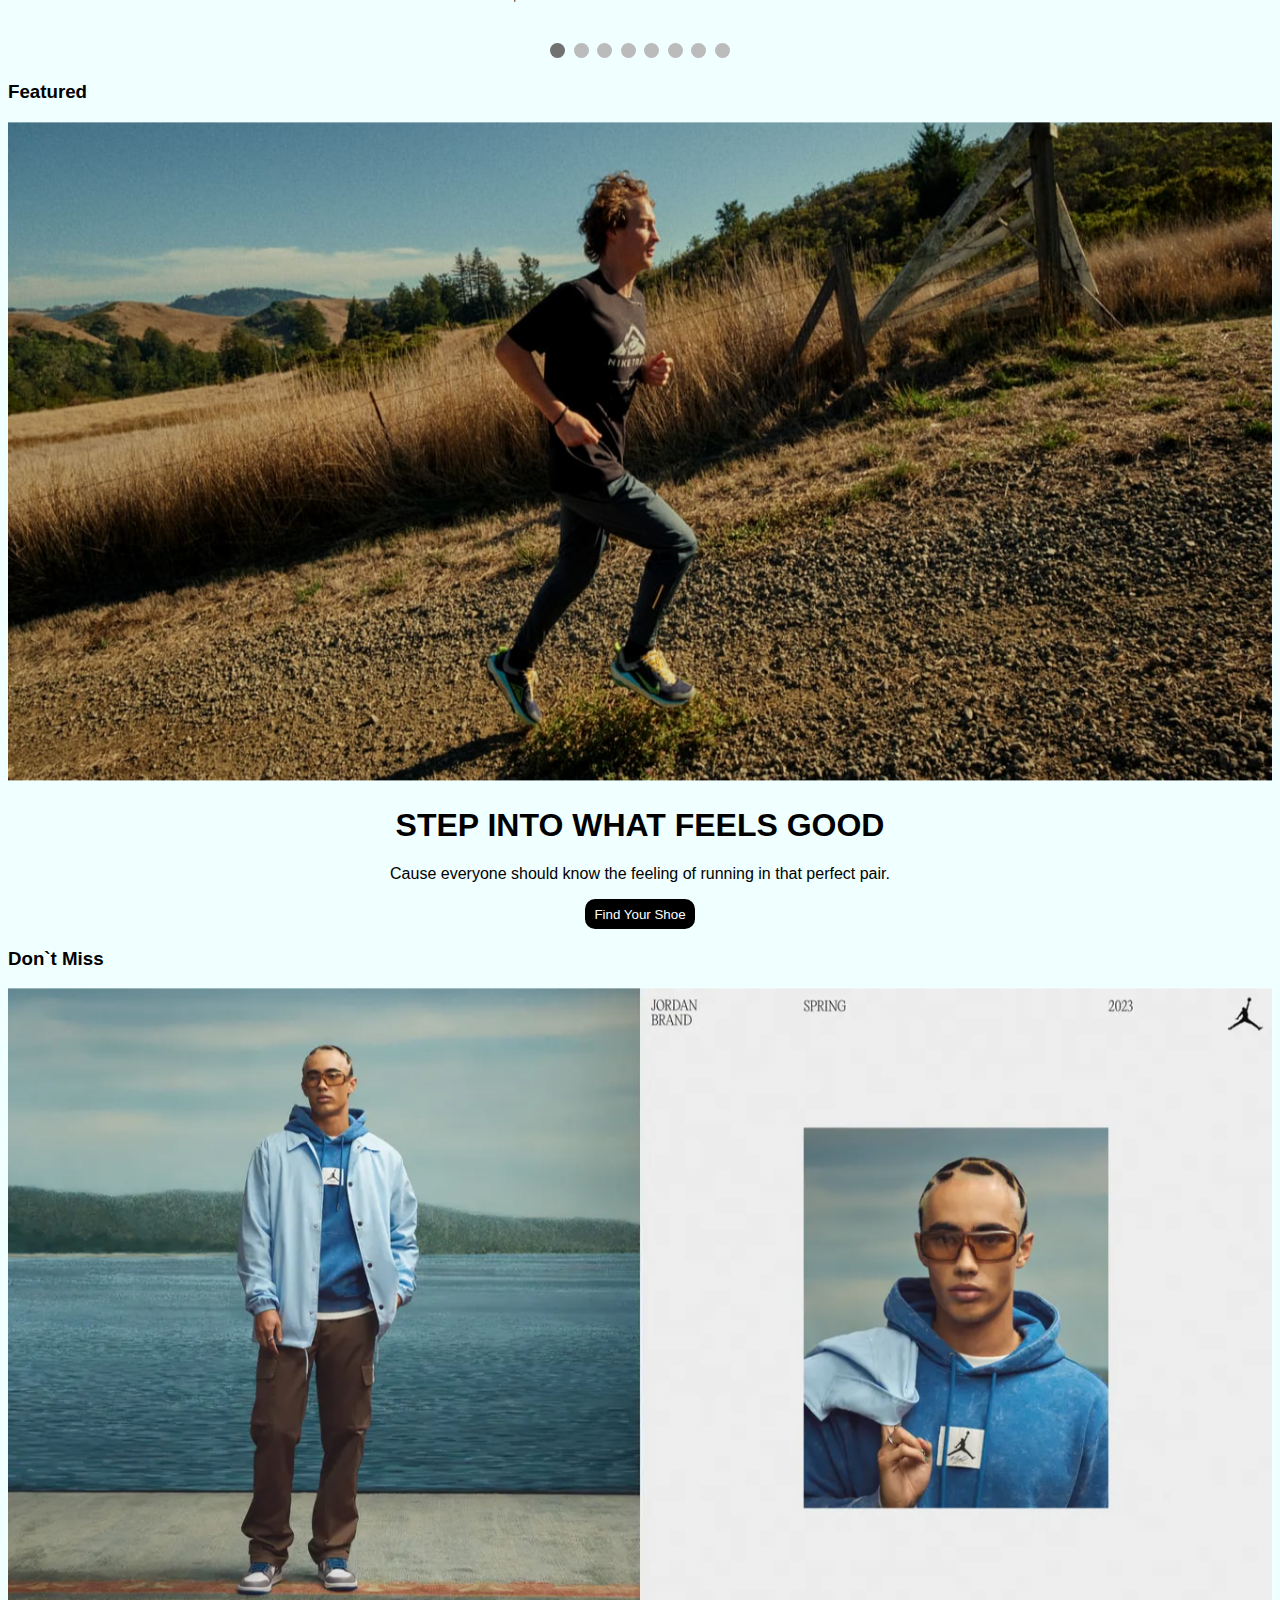
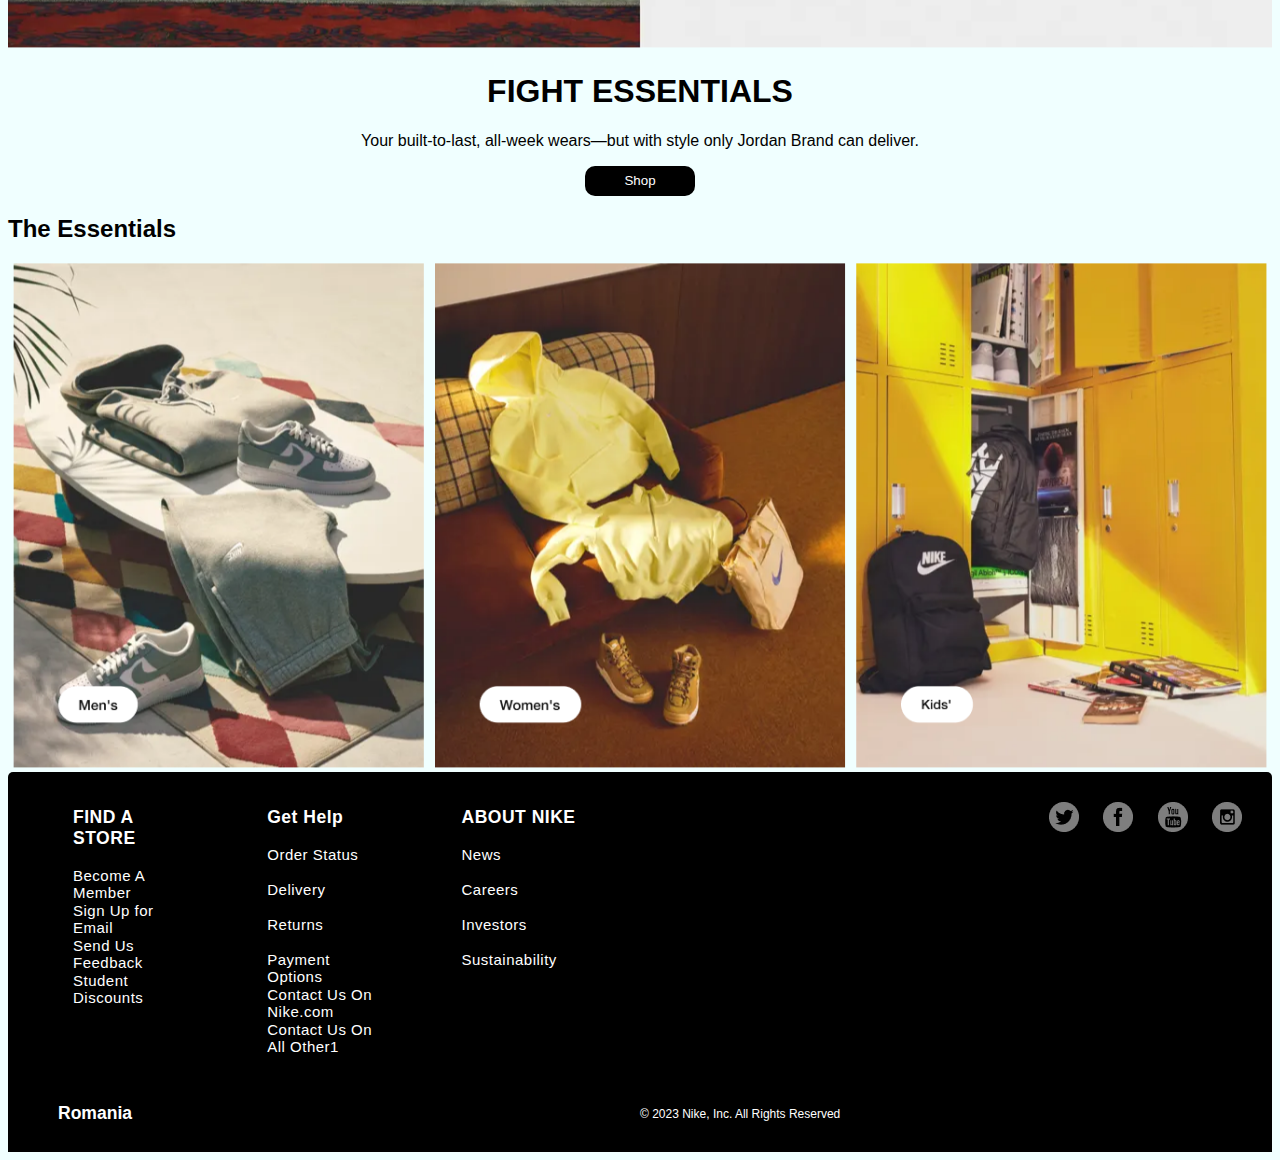
==== commit 2929f96a: "added more shoes" ====
--- a/home/home.html
+++ b/home/home.html
@@ -48,47 +48,52 @@
        <div class="slideshow-container">
         <!-- Full-width images with number and caption text -->
         <div class="mySlides fade">
-          <div class="numbertext">1 / 7</div>
-          <img src="/home/img/nike1.png" style="width: 100%"  />
-          <h2>Nike Air Max Pulse Women<br> <h4>Price 200$ </h4></h2>
+          <div class="numbertext">1 / 8</div>
+          <img src="/home/img/test.png" style="width: 100%"  />
+          <h2>Air Jordan 1 Mid<br> <h4>Price 200$ </h4></h2>
         
         </div>
 
         <div class="mySlides fade">
-          <div class="numbertext">2 / 7</div>
-          <img src="/home/img/nike2.png" style="width: 100%" />
-          <h2>Nike Air Max Pulse Men <br> <h4>Price 200$ </h4></h2>
-        </div>
-
-        <div class="mySlides fade">
-          <div class="numbertext">3 / 7</div>
-          <img src="/home/img/nike1.png" style="width: 100%" />
-          <h2>Nike Air max 97 SE <br> <h4>Price 375$ </h4></h2>
-        </div>
-
-
-        <div class="mySlides fade">
-          <div class="numbertext">4 / 7</div>
-          <img src="/home/img/nike3.png" style="width: 100%" />
-          <h2>Nike main <br> <h4>Price 235$ </h4></h2>
-        </div>
-
-        <div class="mySlides fade">
-          <div class="numbertext">5 / 7</div>
-          <img src="/home/img/nike1.png" style="width: 100%" />
-          <h2>Nike main <br> <h4>Price 560$ </h4></h2>
-        </div>
-
-        <div class="mySlides fade">
-          <div class="numbertext">6 / 7</div>
-          <img src="/home/img/nike2.png"style="width: 100%" />
-          <h2>Nike main <br> <h4>Price 550$ </h4></h2>
-        </div>
-
-        <div class="mySlides fade">
-          <div class="numbertext">7 / 7</div>
-          <img src="/home/img/nike3.png"style="width: 100%" />
-          <h2>Nike main <br> <h4>Price 175$ </h4></h2>
+          <div class="numbertext">2 / 8</div>
+          <img src="/home/img/test1.png" style="width: 100%" />
+          <h2>Air Jordan 1 Retro High OG <br> <h4>Price 200$ </h4></h2>
+        </div>
+
+        <div class="mySlides fade">
+          <div class="numbertext">3 / 8</div>
+          <img src="/home/img/test2.png" style="width: 100%" />
+          <h2>Air Jordan 1 Mid <br> <h4>Price 375$ </h4></h2>
+        </div>
+
+
+        <div class="mySlides fade">
+          <div class="numbertext">4 / 8</div>
+          <img src="/home/img/test3.png" style="width: 100%" />
+          <h2>Air Jordan 1 Low <br> <h4>Price 235$ </h4></h2>
+        </div>
+
+        <div class="mySlides fade">
+          <div class="numbertext">5 / 8</div>
+          <img src="/home/img/test4.webp" style="width: 100%" />
+          <h2>Nike Structure 25 <br> <h4>Price 560$ </h4></h2>
+        </div>
+
+        <div class="mySlides fade">
+          <div class="numbertext">6 / 8</div>
+          <img src="/home/img/test5.webp"style="width: 100%" />
+          <h2> Nike Pegasus 40<br> <h4>Price 550$ </h4></h2>
+        </div>
+
+        <div class="mySlides fade">
+          <div class="numbertext">7 / 8</div>
+          <img src="/home/img/test6.webp"style="width: 100%" />
+          <h2>Nike Pegasus Trail 4  <br> <h4>Price 175$ </h4></h2>
+        </div>
+        <div class="mySlides fade">
+          <div class="numbertext">8 / 8</div>
+          <img src="/home/img/test7.webp"style="width: 100%" />
+          <h2>Nike Zoom Fly 5 <br> <h4>Price 245$ </h4></h2>
         </div>
         <a class="next" onclick="plusSlides(1)">&#10095;</a>
     </div>
@@ -103,6 +108,8 @@
       <span class="dot" onclick="currentSlide(5)"></span>
       <span class="dot" onclick="currentSlide(6)"></span>
       <span class="dot" onclick="currentSlide(7)"></span>
+      <span class="dot" onclick="currentSlide(8)"></span>
+
 
     </div>
        
@@ -128,28 +135,6 @@
 
  <h2>The Essentials</h2>
  <img src="/home/img/present shoe.png" alt="" style="width: 100%;">
-
-
-
-
-
-
-
-
-
-
-
-
-
-
-
-
-
-
-
-
-
-
 
 
 
--- a/login/nike-5-10-15/style.css
+++ b/login/nike-5-10-15/style.css
@@ -658,7 +658,7 @@
 }
 
 .numbertext {
-  color: #f2f2f2;
+  color: black;
   font-size: 12px;
   padding: 8px 12px;
   position: absolute;
